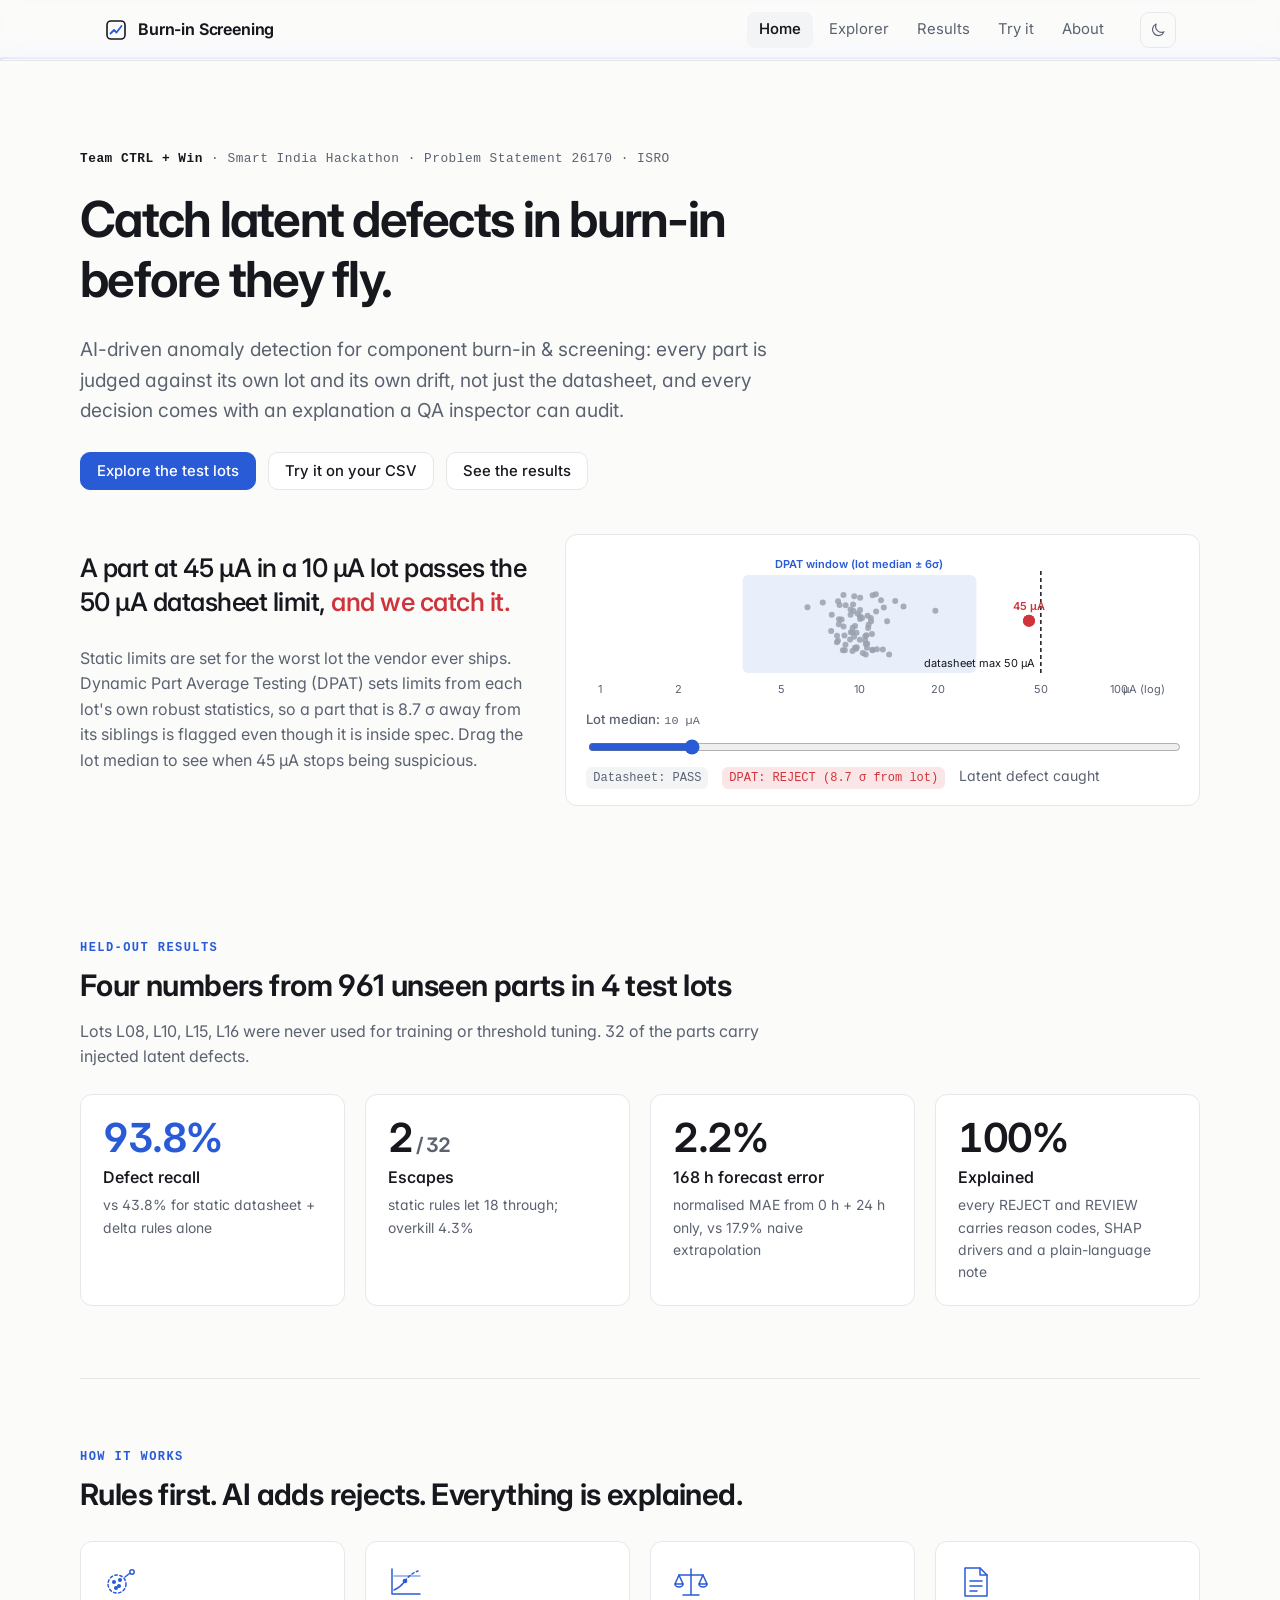
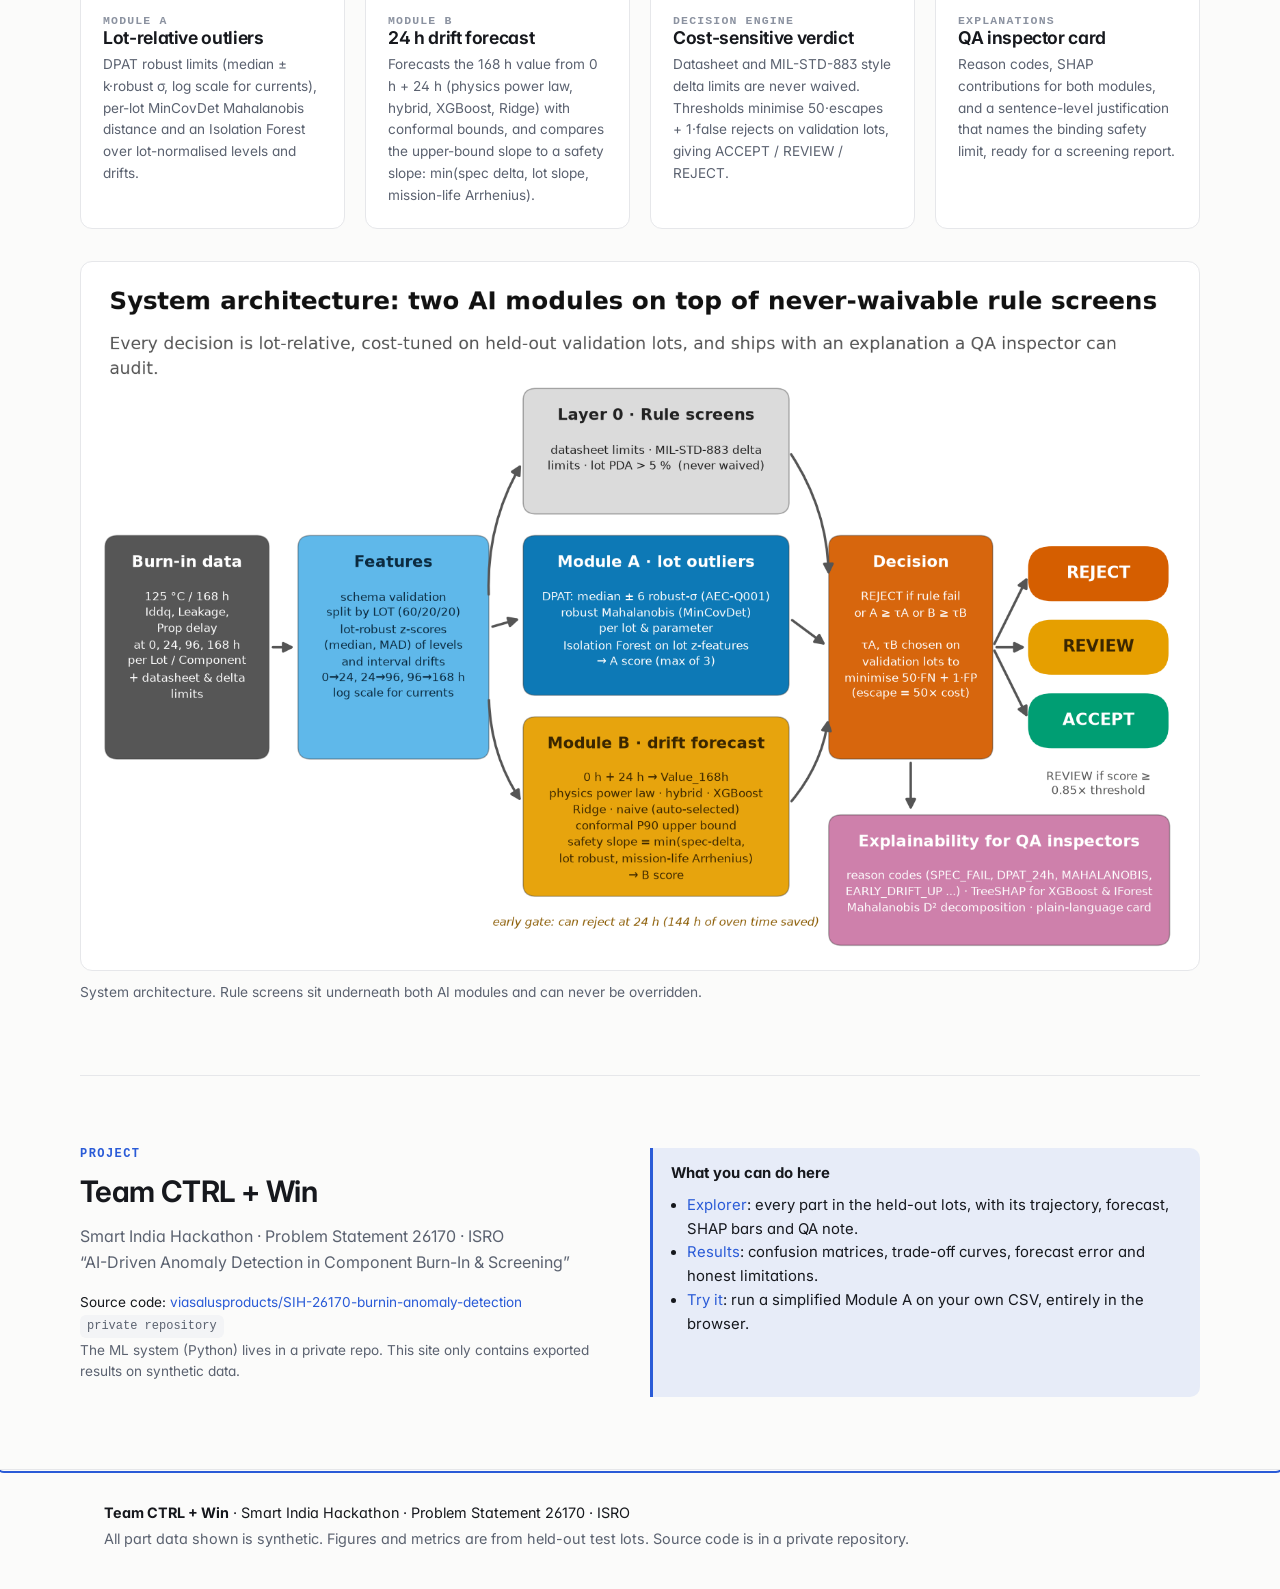
==== index.html @ 5dfbcc72 "Burn-in anomaly screening demo site (SIH 26170, Team CTRL + Win) Co-authored-by: Cursor <cursoragent" ====
<!doctype html>
<html lang="en">
<head>
  <meta charset="utf-8">
  <meta name="viewport" content="width=device-width, initial-scale=1">
  <title>Burn-in Anomaly Screening · Team CTRL + Win · SIH 26170 (ISRO)</title>
  <meta name="description" content="AI-driven anomaly detection for component burn-in and screening. Lot-relative outlier detection, 24 h drift forecasting and explainable ACCEPT / REVIEW / REJECT decisions. Team CTRL + Win, Smart India Hackathon problem 26170 (ISRO).">
  <meta name="theme-color" content="#fbfbfa" media="(prefers-color-scheme: light)">
  <meta name="theme-color" content="#0e1014" media="(prefers-color-scheme: dark)">
  <meta property="og:type" content="website">
  <meta property="og:title" content="Burn-in Anomaly Screening · Team CTRL + Win · SIH 26170">
  <meta property="og:description" content="A part at 45 µA in a 10 µA lot passes the 50 µA datasheet limit, and we catch it. 93.8% recall vs 43.8% for static rules, with an explanation for every rejection.">
  <meta property="og:image" content="https://mo0001.github.io/burnin-screening-site/img/fig/01_static_vs_dynamic_limits.png">
  <meta property="og:url" content="https://mo0001.github.io/burnin-screening-site/">
  <meta name="twitter:card" content="summary_large_image">
  <link rel="icon" href="favicon.svg" type="image/svg+xml">
  <link rel="preconnect" href="https://fonts.googleapis.com">
  <link rel="preconnect" href="https://fonts.gstatic.com" crossorigin>
  <link rel="stylesheet" href="https://fonts.googleapis.com/css2?family=Inter:wght@400;500;600;700&display=swap">
  <link rel="stylesheet" href="css/style.css">
  <script>
    (function () {
      var t = localStorage.getItem("theme");
      if (t) document.documentElement.dataset.theme = t;
    })();
  </script>
  <script type="module" src="js/main.js"></script>
</head>
<body>
  <a class="skip" href="#app">Skip to content</a>
  <header class="site-header">
    <div class="wrap header-inner">
      <a class="brand" href="#/" aria-label="Burn-in Screening home">
        <svg class="brand-mark" viewBox="0 0 24 24" aria-hidden="true"><rect x="3" y="3" width="18" height="18" rx="4" fill="none" stroke="currentColor" stroke-width="1.6"/><path d="M6.5 15.5 10 12l2.5 2.5L17.5 8" fill="none" stroke="var(--accent)" stroke-width="1.8" stroke-linecap="round" stroke-linejoin="round"/></svg>
        <span>Burn-in Screening</span>
      </a>
      <nav class="nav" aria-label="Main">
        <a href="#/" data-route="">Home</a>
        <a href="#/explorer" data-route="explorer">Explorer</a>
        <a href="#/results" data-route="results">Results</a>
        <a href="#/try" data-route="try">Try it</a>
        <a href="#/about" data-route="about">About</a>
      </nav>
      <button class="theme-toggle" type="button" aria-label="Toggle dark mode" title="Toggle dark mode">
        <svg viewBox="0 0 24 24" aria-hidden="true"><path d="M20 14.5A8 8 0 0 1 9.5 4a8 8 0 1 0 10.5 10.5Z" fill="none" stroke="currentColor" stroke-width="1.6" stroke-linejoin="round"/></svg>
      </button>
    </div>
  </header>

  <main id="app" tabindex="-1">
    <noscript><div class="wrap section"><p>This site needs JavaScript for its interactive charts and demo.</p></div></noscript>
    <div class="wrap section loading">Loading…</div>
  </main>

  <footer class="site-footer">
    <div class="wrap footer-inner">
      <p><strong>Team CTRL + Win</strong> · Smart India Hackathon · Problem Statement 26170 · ISRO</p>
      <p class="muted">All part data shown is synthetic. Figures and metrics are from held-out test lots. Source code is in a private repository.</p>
    </div>
  </footer>
</body>
</html>
---- css/style.css ----
/* ---------- tokens ---------- */
:root {
  color-scheme: light;
  --bg: #fbfbfa;
  --surface: #ffffff;
  --surface-2: #f3f4f6;
  --text: #16181d;
  --muted: #5b6270;
  --faint: #8b92a0;
  --line: #e6e7ea;
  --accent: #2a5bd7;
  --accent-weak: rgba(42, 91, 215, 0.09);
  --accept: #9aa1ae;
  --review: #b87400;
  --reject: #d0343a;
  --ok: #2c8a57;
  --band: rgba(42, 91, 215, 0.10);
  --envelope: rgba(91, 98, 112, 0.14);
  --radius: 12px;
  --shadow: 0 1px 2px rgba(16, 24, 40, 0.04), 0 8px 24px rgba(16, 24, 40, 0.06);
  --mono: ui-monospace, SFMono-Regular, "JetBrains Mono", Consolas, monospace;
  --sans: Inter, system-ui, -apple-system, "Segoe UI", Roboto, "Helvetica Neue", Arial, sans-serif;
}
:root[data-theme="dark"] {
  color-scheme: dark;
  --bg: #0e1014;
  --surface: #151820;
  --surface-2: #1b1f29;
  --text: #e8eaee;
  --muted: #9aa2b1;
  --faint: #6f7786;
  --line: #262b36;
  --accent: #7c9dff;
  --accent-weak: rgba(124, 157, 255, 0.12);
  --accept: #5f6878;
  --review: #e3a82b;
  --reject: #ff6b6b;
  --ok: #4cc38a;
  --band: rgba(124, 157, 255, 0.13);
  --envelope: rgba(154, 162, 177, 0.14);
  --shadow: 0 1px 2px rgba(0, 0, 0, 0.3), 0 8px 24px rgba(0, 0, 0, 0.25);
}
@media (prefers-color-scheme: dark) {
  :root:not([data-theme="light"]) {
    color-scheme: dark;
    --bg: #0e1014; --surface: #151820; --surface-2: #1b1f29; --text: #e8eaee; --muted: #9aa2b1;
    --faint: #6f7786; --line: #262b36; --accent: #7c9dff; --accent-weak: rgba(124, 157, 255, 0.12);
    --accept: #5f6878; --review: #e3a82b; --reject: #ff6b6b; --ok: #4cc38a;
    --band: rgba(124, 157, 255, 0.13); --envelope: rgba(154, 162, 177, 0.14);
    --shadow: 0 1px 2px rgba(0, 0, 0, 0.3), 0 8px 24px rgba(0, 0, 0, 0.25);
  }
}

/* ---------- base ---------- */
*, *::before, *::after { box-sizing: border-box; }
html { -webkit-text-size-adjust: 100%; scroll-behavior: smooth; }
body {
  margin: 0; background: var(--bg); color: var(--text);
  font: 16px/1.6 var(--sans); font-feature-settings: "cv11", "ss01";
  -webkit-font-smoothing: antialiased; min-height: 100vh; display: flex; flex-direction: column;
}
main { flex: 1; outline: none; }
a { color: var(--accent); text-decoration: none; }
a:hover { text-decoration: underline; text-underline-offset: 3px; }
h1, h2, h3, h4 { line-height: 1.2; letter-spacing: -0.02em; margin: 0 0 0.5em; font-weight: 650; }
h1 { font-size: clamp(2rem, 4.6vw, 3.1rem); letter-spacing: -0.035em; }
h2 { font-size: clamp(1.4rem, 2.6vw, 1.85rem); }
h3 { font-size: 1.1rem; }
p { margin: 0 0 1em; }
small, .small { font-size: 0.85rem; }
.muted { color: var(--muted); }
.faint { color: var(--faint); }
.mono, code { font-family: var(--mono); font-size: 0.9em; }
code { background: var(--surface-2); padding: 0.1em 0.35em; border-radius: 5px; }
img { max-width: 100%; height: auto; display: block; }
:focus-visible { outline: 2px solid var(--accent); outline-offset: 2px; border-radius: 4px; }
.skip { position: absolute; left: -999px; top: 8px; background: var(--surface); padding: 8px 12px; z-index: 100; }
.skip:focus { left: 8px; }

.wrap { max-width: 1120px; margin: 0 auto; padding: 0 24px; }
.section { padding: 72px 0; }
.section + .section { border-top: 1px solid var(--line); }
.section-tight { padding: 40px 0; }
.eyebrow {
  font: 600 0.75rem/1 var(--mono); letter-spacing: 0.12em; text-transform: uppercase;
  color: var(--accent); margin-bottom: 14px; display: block;
}
.lead { font-size: clamp(1.05rem, 1.6vw, 1.2rem); color: var(--muted); max-width: 44rem; }
.loading { color: var(--muted); }

/* ---------- header / footer ---------- */
.site-header {
  position: sticky; top: 0; z-index: 20;
  background: color-mix(in srgb, var(--bg) 82%, transparent);
  backdrop-filter: saturate(1.4) blur(10px); -webkit-backdrop-filter: saturate(1.4) blur(10px);
  border-bottom: 1px solid var(--line);
}
.header-inner { display: flex; align-items: center; gap: 24px; height: 60px; }
.brand { display: flex; align-items: center; gap: 10px; color: var(--text); font-weight: 650; letter-spacing: -0.01em; white-space: nowrap; }
.brand:hover { text-decoration: none; }
.brand-mark { width: 24px; height: 24px; }
.nav { display: flex; gap: 4px; margin-left: auto; overflow-x: auto; scrollbar-width: none; }
.nav::-webkit-scrollbar { display: none; }
.nav a { color: var(--muted); padding: 6px 12px; border-radius: 8px; font-size: 0.93rem; white-space: nowrap; }
.nav a:hover { color: var(--text); background: var(--surface-2); text-decoration: none; }
.nav a[aria-current="page"] { color: var(--text); background: var(--surface-2); font-weight: 550; }
.theme-toggle {
  border: 1px solid var(--line); background: transparent; color: var(--muted); width: 36px; height: 36px;
  border-radius: 9px; display: grid; place-items: center; cursor: pointer; flex: none;
}
.theme-toggle:hover { color: var(--text); background: var(--surface-2); }
.theme-toggle svg { width: 18px; height: 18px; }
.site-footer { border-top: 1px solid var(--line); padding: 28px 0 36px; font-size: 0.9rem; }
.footer-inner p { margin: 0.2em 0; }
@media (max-width: 720px) {
  .header-inner { flex-wrap: wrap; height: auto; padding-top: 10px; gap: 8px 12px; }
  .brand { flex: 1; }
  .nav { order: 3; width: 100%; margin: 0 -8px 6px; }
  .section { padding: 48px 0; }
}

/* ---------- common components ---------- */
.grid { display: grid; gap: 20px; }
.g2 { grid-template-columns: repeat(2, minmax(0, 1fr)); }
.g3 { grid-template-columns: repeat(3, minmax(0, 1fr)); }
.g4 { grid-template-columns: repeat(4, minmax(0, 1fr)); }
@media (max-width: 900px) { .g4 { grid-template-columns: repeat(2, minmax(0, 1fr)); } .g3 { grid-template-columns: 1fr; } }
@media (max-width: 640px) { .g2, .g4 { grid-template-columns: 1fr; } }
.card {
  background: var(--surface); border: 1px solid var(--line); border-radius: var(--radius); padding: 22px;
}
.card h3 { margin-bottom: 6px; }
.card p:last-child { margin-bottom: 0; }
.btn {
  display: inline-flex; align-items: center; gap: 8px; border: 1px solid var(--line); background: var(--surface);
  color: var(--text); padding: 9px 16px; border-radius: 10px; font: 500 0.93rem var(--sans); cursor: pointer;
}
.btn:hover { text-decoration: none; background: var(--surface-2); }
.btn-primary { background: var(--accent); border-color: var(--accent); color: #fff; }
:root[data-theme="dark"] .btn-primary { color: #0e1014; }
@media (prefers-color-scheme: dark) { :root:not([data-theme="light"]) .btn-primary { color: #0e1014; } }
.btn-primary:hover { background: var(--accent); filter: brightness(1.08); }
.btn:disabled { opacity: 0.5; cursor: not-allowed; }
.row { display: flex; flex-wrap: wrap; gap: 12px; align-items: center; }
.spacer { flex: 1; }

.badge {
  display: inline-flex; align-items: center; gap: 6px; font: 600 0.72rem/1 var(--mono); letter-spacing: 0.06em;
  padding: 5px 8px; border-radius: 6px; border: 1px solid currentColor; white-space: nowrap;
}
.badge::before { content: ""; width: 6px; height: 6px; border-radius: 50%; background: currentColor; }
.badge.ACCEPT { color: var(--muted); }
.badge.REVIEW { color: var(--review); }
.badge.REJECT { color: var(--reject); }
.chip {
  display: inline-block; font: 500 0.75rem/1.2 var(--mono); padding: 4px 7px; border-radius: 6px;
  background: var(--surface-2); color: var(--muted); margin: 2px 4px 2px 0; white-space: nowrap;
}
.chip.bad { background: color-mix(in srgb, var(--reject) 12%, transparent); color: var(--reject); }
.chip.warn { background: color-mix(in srgb, var(--review) 14%, transparent); color: var(--review); }
.chip.info { background: var(--accent-weak); color: var(--accent); }

label.field { display: flex; flex-direction: column; gap: 6px; font-size: 0.82rem; color: var(--muted); font-weight: 500; }
select, input[type="search"], input[type="text"] {
  font: 0.93rem var(--sans); color: var(--text); background: var(--surface); border: 1px solid var(--line);
  border-radius: 9px; padding: 8px 10px; min-width: 0;
}
select { padding-right: 28px; }
input[type="range"] { accent-color: var(--accent); width: 100%; }
.seg { display: inline-flex; border: 1px solid var(--line); border-radius: 9px; overflow: hidden; background: var(--surface); }
.seg button {
  border: 0; background: transparent; color: var(--muted); padding: 8px 12px; font: 500 0.88rem var(--sans); cursor: pointer;
}
.seg button + button { border-left: 1px solid var(--line); }
.seg button[aria-pressed="true"] { background: var(--accent-weak); color: var(--accent); }

/* ---------- tables ---------- */
.table-wrap { overflow-x: auto; border: 1px solid var(--line); border-radius: var(--radius); background: var(--surface); }
table { width: 100%; border-collapse: collapse; font-size: 0.9rem; }
th, td { text-align: left; padding: 10px 14px; border-bottom: 1px solid var(--line); vertical-align: top; }
th { font-weight: 600; color: var(--muted); font-size: 0.78rem; letter-spacing: 0.04em; text-transform: uppercase; background: var(--surface); position: sticky; top: 0; }
tbody tr:last-child td { border-bottom: 0; }
td.num, th.num { text-align: right; font-variant-numeric: tabular-nums; font-family: var(--mono); font-size: 0.85rem; }
tr.clickable { cursor: pointer; }
tr.clickable:hover td { background: var(--surface-2); }
tr.best td { font-weight: 600; }
tr.hl td { background: var(--accent-weak); }

/* ---------- charts ---------- */
.chart { width: 100%; position: relative; }
.chart svg { display: block; width: 100%; height: auto; overflow: visible; }
.chart text { fill: var(--muted); font: 11px var(--sans); }
.chart .axis line, .chart .axis path { stroke: var(--line); }
.chart .grid-line { stroke: var(--line); stroke-dasharray: 2 3; }
.chart .title { fill: var(--text); font-weight: 600; font-size: 12px; }
.legend { display: flex; flex-wrap: wrap; gap: 6px 16px; font-size: 0.82rem; color: var(--muted); margin: 6px 0 4px; }
.legend span { display: inline-flex; align-items: center; gap: 6px; }
.legend i { width: 14px; height: 3px; border-radius: 2px; display: inline-block; }
.legend i.dot { width: 9px; height: 9px; border-radius: 50%; }
.legend i.box { width: 14px; height: 10px; border-radius: 3px; }
.d-ACCEPT { fill: var(--accept); }
.d-REVIEW { fill: var(--review); }
.d-REJECT { fill: var(--reject); }
.dot-part { cursor: pointer; transition: r 0.12s; }
.dot-part:hover { stroke: var(--text); stroke-width: 1.5; }
.dot-part.sel { stroke: var(--text); stroke-width: 2; }
.tooltip {
  position: absolute; pointer-events: none; background: var(--text); color: var(--bg); font-size: 0.78rem;
  padding: 6px 9px; border-radius: 7px; white-space: nowrap; transform: translate(-50%, calc(-100% - 10px));
  opacity: 0; transition: opacity 0.1s; z-index: 5;
}
.tooltip.show { opacity: 1; }

/* ---------- home ---------- */
.hero { padding: 88px 0 64px; }
.hero h1 { max-width: 16em; }
.hero .team { font: 500 0.8rem/1.5 var(--mono); color: var(--muted); letter-spacing: 0.04em; margin-bottom: 22px; }
.hero .team strong { color: var(--text); }
.hook { margin-top: 44px; display: grid; grid-template-columns: minmax(0, 5fr) minmax(0, 7fr); gap: 32px; align-items: center; }
@media (max-width: 900px) { .hook { grid-template-columns: 1fr; } }
.hook-quote { font-size: clamp(1.25rem, 2.2vw, 1.6rem); line-height: 1.35; letter-spacing: -0.02em; font-weight: 550; }
.hook-quote em { font-style: normal; color: var(--reject); }
.hook-visual { padding: 18px 20px 14px; }
.hook-status { display: flex; gap: 10px; flex-wrap: wrap; margin-top: 8px; font-size: 0.88rem; }
.pulse { transform-box: fill-box; transform-origin: center; animation: pulse 2.2s ease-out infinite; }
@keyframes pulse { 0% { transform: scale(1); opacity: 0.55; } 80%, 100% { transform: scale(3.2); opacity: 0; } }
@media (prefers-reduced-motion: reduce) { .pulse { animation: none; opacity: 0; } html { scroll-behavior: auto; } }

.kpi .kpi-value { font-size: clamp(1.9rem, 3.4vw, 2.5rem); font-weight: 650; letter-spacing: -0.035em; line-height: 1.05; font-variant-numeric: tabular-nums; }
.kpi .kpi-value.accent { color: var(--accent); }
.kpi .kpi-label { font-weight: 550; margin: 6px 0 4px; }
.kpi .kpi-sub { color: var(--muted); font-size: 0.87rem; }
.icon { width: 36px; height: 36px; color: var(--accent); margin-bottom: 14px; }
.icon svg { width: 100%; height: 100%; }
.step-no { font: 600 0.72rem var(--mono); color: var(--faint); letter-spacing: 0.1em; }
.arch { border: 1px solid var(--line); border-radius: var(--radius); background: #fff; padding: 12px; }
.callout {
  border-left: 3px solid var(--accent); background: var(--accent-weak); padding: 14px 18px; border-radius: 0 10px 10px 0;
  font-size: 0.93rem;
}

/* ---------- explorer ---------- */
.toolbar { display: flex; flex-wrap: wrap; gap: 14px; align-items: flex-end; margin-bottom: 18px; }
.lot-summary { display: flex; flex-wrap: wrap; gap: 8px 22px; font-size: 0.88rem; color: var(--muted); margin: 4px 0 14px; }
.lot-summary b { color: var(--text); font-variant-numeric: tabular-nums; }
.pager { display: flex; gap: 8px; align-items: center; justify-content: flex-end; margin-top: 10px; font-size: 0.88rem; color: var(--muted); }
.drawer-backdrop { position: fixed; inset: 0; background: rgba(10, 12, 16, 0.35); z-index: 40; opacity: 0; pointer-events: none; transition: opacity 0.2s; }
.drawer-backdrop.open { opacity: 1; pointer-events: auto; }
.drawer {
  position: fixed; top: 0; right: 0; bottom: 0; width: min(640px, 100%); background: var(--bg); z-index: 41;
  border-left: 1px solid var(--line); box-shadow: var(--shadow); transform: translateX(102%); transition: transform 0.22s ease;
  overflow-y: auto; overscroll-behavior: contain;
}
.drawer.open { transform: none; }
@media (prefers-reduced-motion: reduce) { .drawer, .drawer-backdrop { transition: none; } }
.drawer-head { position: sticky; top: 0; background: color-mix(in srgb, var(--bg) 92%, transparent); backdrop-filter: blur(8px); padding: 18px 24px 12px; border-bottom: 1px solid var(--line); z-index: 2; }
.drawer-body { padding: 18px 24px 40px; }
.drawer-body h4 { font-size: 0.78rem; text-transform: uppercase; letter-spacing: 0.08em; color: var(--muted); margin: 26px 0 10px; font-weight: 600; }
.close-btn { border: 1px solid var(--line); background: var(--surface); color: var(--muted); border-radius: 8px; width: 32px; height: 32px; cursor: pointer; font-size: 18px; line-height: 1; }
.close-btn:hover { color: var(--text); }
.meta-grid { display: grid; grid-template-columns: repeat(auto-fit, minmax(120px, 1fr)); gap: 10px; }
.meta-grid div { background: var(--surface); border: 1px solid var(--line); border-radius: 10px; padding: 10px 12px; }
.meta-grid .k { font-size: 0.72rem; color: var(--muted); text-transform: uppercase; letter-spacing: 0.06em; }
.meta-grid .v { font: 600 1rem var(--mono); font-variant-numeric: tabular-nums; }
.bars { display: grid; gap: 7px; }
.bar-row { display: grid; grid-template-columns: minmax(0, 11rem) minmax(0, 1fr) 4.8rem; gap: 10px; align-items: center; font-size: 0.82rem; }
.bar-row .lbl { color: var(--muted); overflow: hidden; text-overflow: ellipsis; white-space: nowrap; }
.bar-row .val { font-family: var(--mono); text-align: right; font-variant-numeric: tabular-nums; font-size: 0.8rem; }
.bar-track { position: relative; height: 10px; background: var(--surface-2); border-radius: 5px; }
.bar-track.div::after { content: ""; position: absolute; left: 50%; top: -3px; bottom: -3px; width: 1px; background: var(--faint); }
.bar-fill { position: absolute; top: 0; bottom: 0; border-radius: 5px; background: var(--accent); }
.bar-fill.neg { background: var(--faint); }
.bar-fill.bad { background: var(--reject); }
.bar-row.binding .lbl { color: var(--text); font-weight: 600; }
.inspector {
  background: var(--surface); border: 1px solid var(--line); border-radius: var(--radius); overflow: hidden;
}
.inspector-head { display: flex; align-items: center; gap: 10px; padding: 12px 16px; border-bottom: 1px dashed var(--line); font: 600 0.75rem var(--mono); letter-spacing: 0.08em; color: var(--muted); text-transform: uppercase; }
.inspector-body { padding: 14px 16px; font-size: 0.9rem; line-height: 1.65; }
.inspector-body p { margin: 0 0 0.8em; }
.inspector-body .param-name { font: 600 0.8rem var(--mono); color: var(--accent); margin-right: 4px; }
.inspector-body mark { background: color-mix(in srgb, var(--reject) 14%, transparent); color: var(--reject); padding: 0 3px; border-radius: 3px; font-weight: 600; }
.inspector-body mark.ok { background: color-mix(in srgb, var(--ok) 13%, transparent); color: var(--ok); }
.inspector-body strong { font-weight: 650; }

/* ---------- results ---------- */
.cm { display: grid; grid-template-columns: auto 1fr 1fr; gap: 4px; font-size: 0.85rem; }
.cm .h { color: var(--muted); font-size: 0.72rem; text-transform: uppercase; letter-spacing: 0.06em; display: flex; align-items: center; justify-content: center; padding: 4px; text-align: center; }
.cm .h.side { justify-content: flex-end; writing-mode: horizontal-tb; }
.cm .c { border-radius: 8px; padding: 14px 8px; text-align: center; font: 650 1.35rem var(--mono); font-variant-numeric: tabular-nums; }
.cm .c small { display: block; font: 500 0.7rem var(--sans); color: var(--muted); margin-top: 2px; letter-spacing: 0.02em; }
.cm .tp { background: color-mix(in srgb, var(--ok) 14%, transparent); }
.cm .tn { background: var(--surface-2); }
.cm .fp { background: color-mix(in srgb, var(--review) 14%, transparent); }
.cm .fn { background: color-mix(in srgb, var(--reject) 16%, transparent); color: var(--reject); }
.cm-stats { font-size: 0.85rem; color: var(--muted); margin-top: 12px; display: flex; flex-wrap: wrap; gap: 4px 14px; }
.cm-stats b { color: var(--text); font-variant-numeric: tabular-nums; }
.inline-bar { display: inline-block; height: 8px; border-radius: 4px; background: var(--accent); vertical-align: middle; margin-right: 8px; opacity: 0.85; }
.inline-bar.naive { background: var(--faint); }
figure { margin: 0; }
figure img { border-radius: 10px; border: 1px solid var(--line); background: #fff; }
figcaption { font-size: 0.86rem; color: var(--muted); margin-top: 10px; }
.limits li { margin-bottom: 0.6em; }
.limits li::marker { color: var(--faint); }

/* ---------- try it ---------- */
.dropzone {
  border: 1.5px dashed var(--line); border-radius: var(--radius); padding: 28px; text-align: center; background: var(--surface);
  transition: border-color 0.15s, background 0.15s;
}
.dropzone.over { border-color: var(--accent); background: var(--accent-weak); }
.dropzone input[type="file"] { display: none; }
.slider-field { min-width: min(220px, 100%); flex: 1; }
.slider-field output { font: 600 0.9rem var(--mono); color: var(--text); }
.reason-list { margin: 0; padding-left: 1.1em; }
.reason-list li { margin-bottom: 2px; }
.notice { font-size: 0.88rem; color: var(--muted); background: var(--surface-2); padding: 12px 14px; border-radius: 10px; }
.error { color: var(--reject); }
.team-list { list-style: none; padding: 0; margin: 0; display: flex; flex-wrap: wrap; gap: 10px; }
.team-list li { border: 1px solid var(--line); border-radius: 10px; padding: 8px 12px; background: var(--surface); }
dl.kv { display: grid; grid-template-columns: max-content 1fr; gap: 6px 18px; margin: 0; font-size: 0.92rem; }
dl.kv dt { color: var(--muted); }
dl.kv dd { margin: 0; }
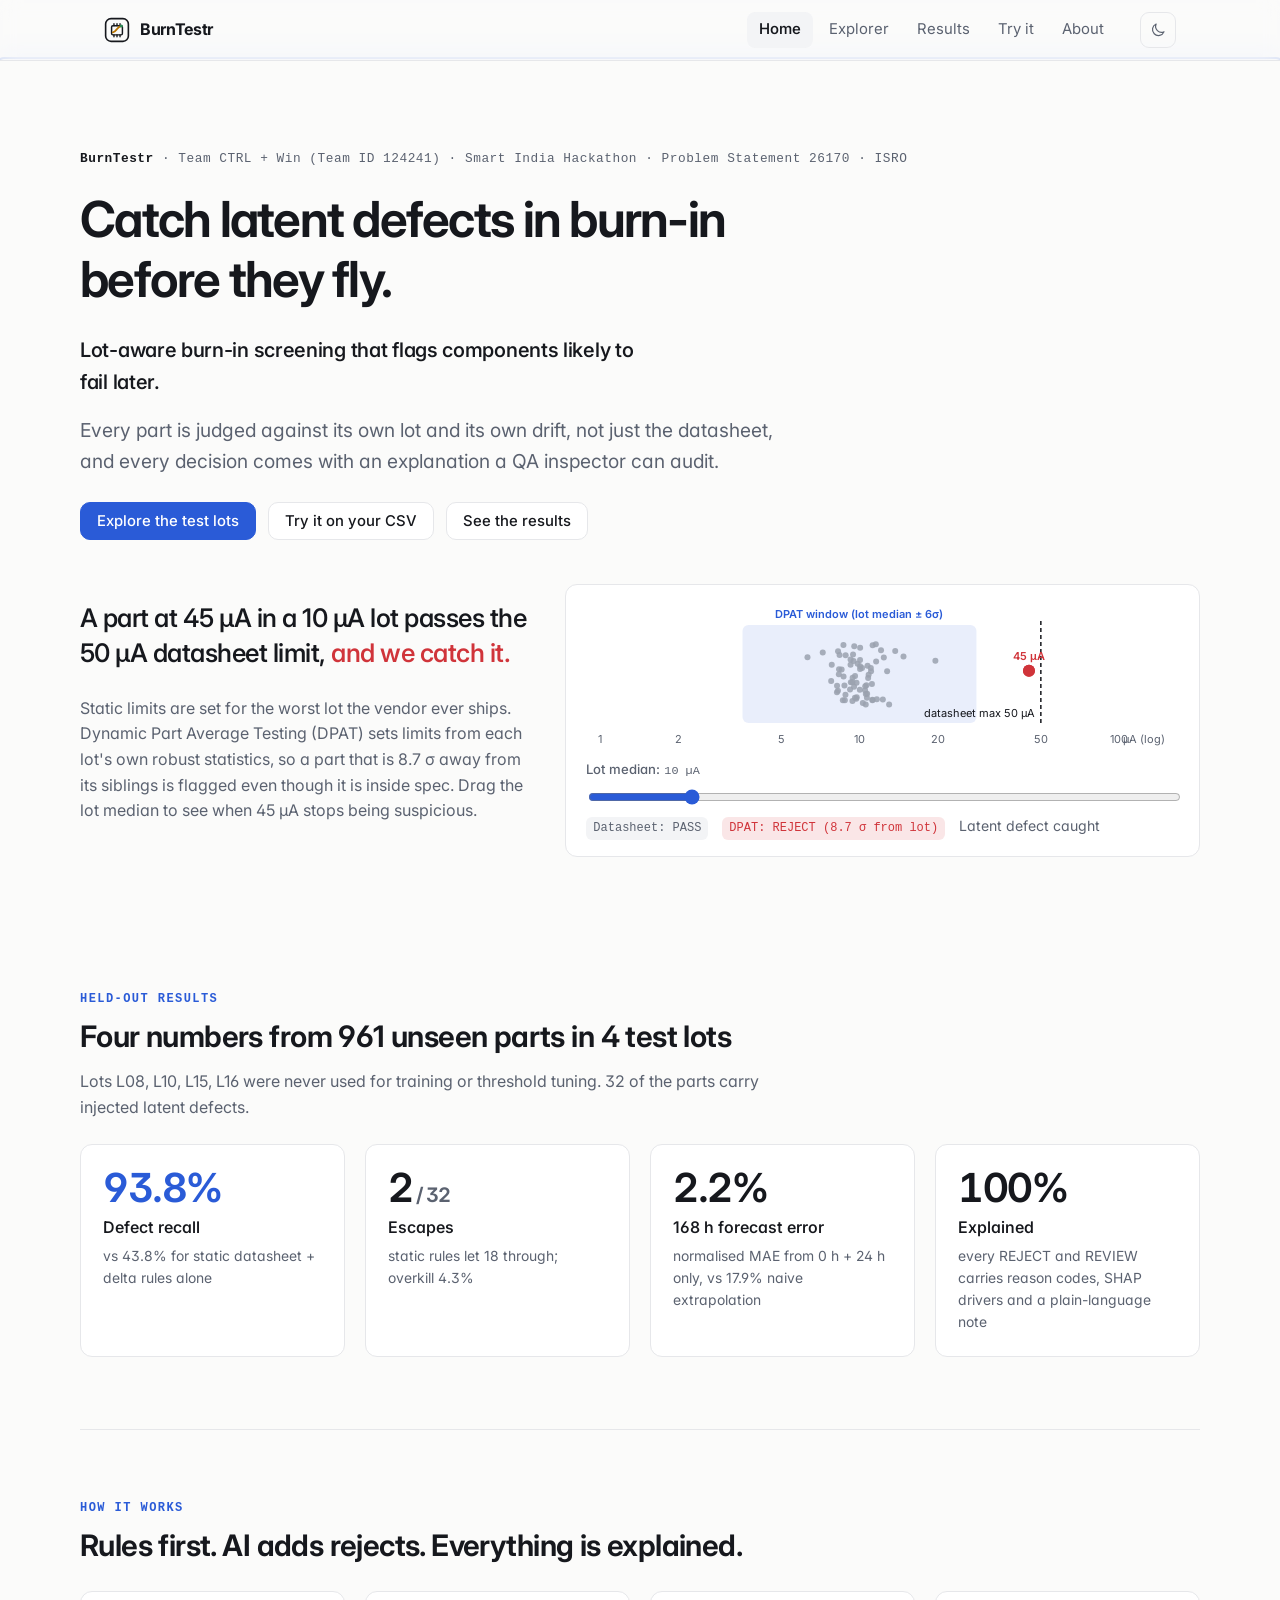
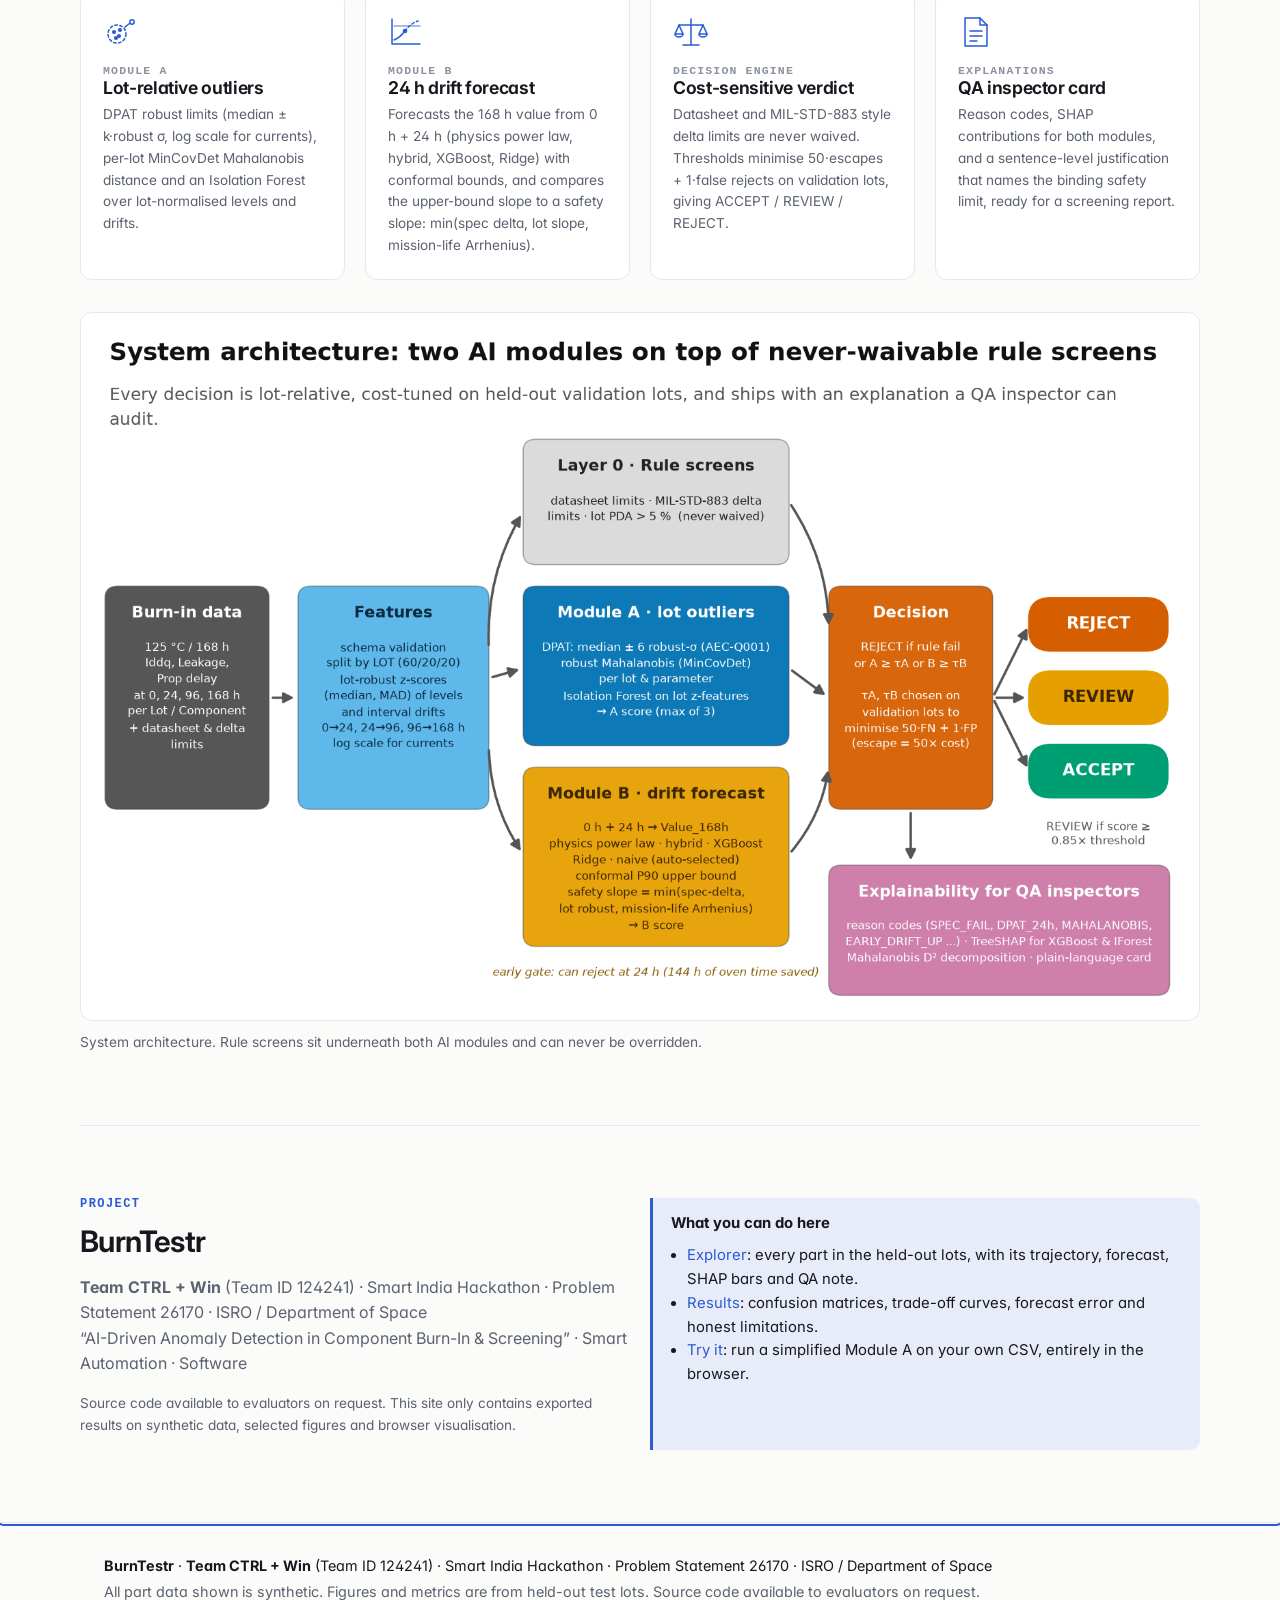
==== commit 2167bcea: "Rebrand public demo site to BurnTestr for SIH evaluators. Make product naming, Team ID 124241, and p" ====
--- a/index.html
+++ b/index.html
@@ -3,16 +3,18 @@
 <head>
   <meta charset="utf-8">
   <meta name="viewport" content="width=device-width, initial-scale=1">
-  <title>Burn-in Anomaly Screening · Team CTRL + Win · SIH 26170 (ISRO)</title>
-  <meta name="description" content="AI-driven anomaly detection for component burn-in and screening. Lot-relative outlier detection, 24 h drift forecasting and explainable ACCEPT / REVIEW / REJECT decisions. Team CTRL + Win, Smart India Hackathon problem 26170 (ISRO).">
+  <title>BurnTestr · Team CTRL + Win · SIH 26170 (ISRO)</title>
+  <meta name="description" content="BurnTestr — lot-aware burn-in screening that flags components likely to fail later. Team CTRL + Win (Team ID 124241), Smart India Hackathon 26170, ISRO / Department of Space.">
   <meta name="theme-color" content="#fbfbfa" media="(prefers-color-scheme: light)">
   <meta name="theme-color" content="#0e1014" media="(prefers-color-scheme: dark)">
   <meta property="og:type" content="website">
-  <meta property="og:title" content="Burn-in Anomaly Screening · Team CTRL + Win · SIH 26170">
-  <meta property="og:description" content="A part at 45 µA in a 10 µA lot passes the 50 µA datasheet limit, and we catch it. 93.8% recall vs 43.8% for static rules, with an explanation for every rejection.">
+  <meta property="og:title" content="BurnTestr · Team CTRL + Win · SIH 26170">
+  <meta property="og:description" content="Lot-aware burn-in screening that flags components likely to fail later. A part at 45 µA in a 10 µA lot passes the 50 µA datasheet limit — and BurnTestr catches it. 93.8% recall vs 43.8% for static rules.">
   <meta property="og:image" content="https://mo0001.github.io/burnin-screening-site/img/fig/01_static_vs_dynamic_limits.png">
   <meta property="og:url" content="https://mo0001.github.io/burnin-screening-site/">
   <meta name="twitter:card" content="summary_large_image">
+  <meta name="twitter:title" content="BurnTestr · Team CTRL + Win · SIH 26170">
+  <meta name="twitter:description" content="Lot-aware burn-in screening that flags components likely to fail later.">
   <link rel="icon" href="favicon.svg" type="image/svg+xml">
   <link rel="preconnect" href="https://fonts.googleapis.com">
   <link rel="preconnect" href="https://fonts.gstatic.com" crossorigin>
@@ -30,9 +32,15 @@
   <a class="skip" href="#app">Skip to content</a>
   <header class="site-header">
     <div class="wrap header-inner">
-      <a class="brand" href="#/" aria-label="Burn-in Screening home">
-        <svg class="brand-mark" viewBox="0 0 24 24" aria-hidden="true"><rect x="3" y="3" width="18" height="18" rx="4" fill="none" stroke="currentColor" stroke-width="1.6"/><path d="M6.5 15.5 10 12l2.5 2.5L17.5 8" fill="none" stroke="var(--accent)" stroke-width="1.8" stroke-linecap="round" stroke-linejoin="round"/></svg>
-        <span>Burn-in Screening</span>
+      <a class="brand" href="#/" aria-label="BurnTestr home">
+        <svg class="brand-mark" viewBox="0 0 24 24" aria-hidden="true">
+          <rect x="1.5" y="1.5" width="21" height="21" rx="5" fill="none" stroke="currentColor" stroke-width="1.5"/>
+          <rect x="7" y="8" width="10" height="8.5" rx="1.2" fill="none" stroke="currentColor" stroke-width="1.35"/>
+          <path d="M9.2 8V6.2M12 8V6.2M14.8 8V6.2M9.2 16.5v1.8M12 16.5v1.8M14.8 16.5v1.8" fill="none" stroke="currentColor" stroke-width="1.25" stroke-linecap="round"/>
+          <path d="M8.2 14.2c1.6-.2 2.6-1.6 3.8-3.1 1-1.3 2-2.6 3.9-2.8" fill="none" stroke="var(--review)" stroke-width="1.7" stroke-linecap="round"/>
+          <circle cx="16" cy="8.3" r="1.45" fill="var(--ok)"/>
+        </svg>
+        <span>BurnTestr</span>
       </a>
       <nav class="nav" aria-label="Main">
         <a href="#/" data-route="">Home</a>
@@ -54,8 +62,8 @@
 
   <footer class="site-footer">
     <div class="wrap footer-inner">
-      <p><strong>Team CTRL + Win</strong> · Smart India Hackathon · Problem Statement 26170 · ISRO</p>
-      <p class="muted">All part data shown is synthetic. Figures and metrics are from held-out test lots. Source code is in a private repository.</p>
+      <p><strong>BurnTestr</strong> · <strong>Team CTRL + Win</strong> (Team ID 124241) · Smart India Hackathon · Problem Statement 26170 · ISRO / Department of Space</p>
+      <p class="muted">All part data shown is synthetic. Figures and metrics are from held-out test lots. Source code available to evaluators on request.</p>
     </div>
   </footer>
 </body>
--- a/css/style.css
+++ b/css/style.css
@@ -86,6 +86,10 @@
   color: var(--accent); margin-bottom: 14px; display: block;
 }
 .lead { font-size: clamp(1.05rem, 1.6vw, 1.2rem); color: var(--muted); max-width: 44rem; }
+.tagline {
+  font-size: clamp(1.05rem, 1.7vw, 1.25rem); color: var(--text); font-weight: 550;
+  letter-spacing: -0.015em; max-width: 36rem; margin: 0 0 0.85em;
+}
 .loading { color: var(--muted); }
 
 /* ---------- header / footer ---------- */
@@ -98,7 +102,8 @@
 .header-inner { display: flex; align-items: center; gap: 24px; height: 60px; }
 .brand { display: flex; align-items: center; gap: 10px; color: var(--text); font-weight: 650; letter-spacing: -0.01em; white-space: nowrap; }
 .brand:hover { text-decoration: none; }
-.brand-mark { width: 24px; height: 24px; }
+.brand-mark { width: 26px; height: 26px; flex: none; }
+.brand span { font-weight: 700; letter-spacing: -0.02em; }
 .nav { display: flex; gap: 4px; margin-left: auto; overflow-x: auto; scrollbar-width: none; }
 .nav::-webkit-scrollbar { display: none; }
 .nav a { color: var(--muted); padding: 6px 12px; border-radius: 8px; font-size: 0.93rem; white-space: nowrap; }
@@ -136,6 +141,9 @@
   color: var(--text); padding: 9px 16px; border-radius: 10px; font: 500 0.93rem var(--sans); cursor: pointer;
 }
 .btn:hover { text-decoration: none; background: var(--surface-2); }
+.btn:focus-visible, .theme-toggle:focus-visible, .nav a:focus-visible, .seg button:focus-visible {
+  outline: 2px solid var(--accent); outline-offset: 2px;
+}
 .btn-primary { background: var(--accent); border-color: var(--accent); color: #fff; }
 :root[data-theme="dark"] .btn-primary { color: #0e1014; }
 @media (prefers-color-scheme: dark) { :root:not([data-theme="light"]) .btn-primary { color: #0e1014; } }
@@ -259,7 +267,7 @@
 .close-btn { border: 1px solid var(--line); background: var(--surface); color: var(--muted); border-radius: 8px; width: 32px; height: 32px; cursor: pointer; font-size: 18px; line-height: 1; }
 .close-btn:hover { color: var(--text); }
 .meta-grid { display: grid; grid-template-columns: repeat(auto-fit, minmax(120px, 1fr)); gap: 10px; }
-.meta-grid div { background: var(--surface); border: 1px solid var(--line); border-radius: 10px; padding: 10px 12px; }
+.meta-grid > div { background: var(--surface); border: 1px solid var(--line); border-radius: 10px; padding: 10px 12px; }
 .meta-grid .k { font-size: 0.72rem; color: var(--muted); text-transform: uppercase; letter-spacing: 0.06em; }
 .meta-grid .v { font: 600 1rem var(--mono); font-variant-numeric: tabular-nums; }
 .bars { display: grid; gap: 7px; }
